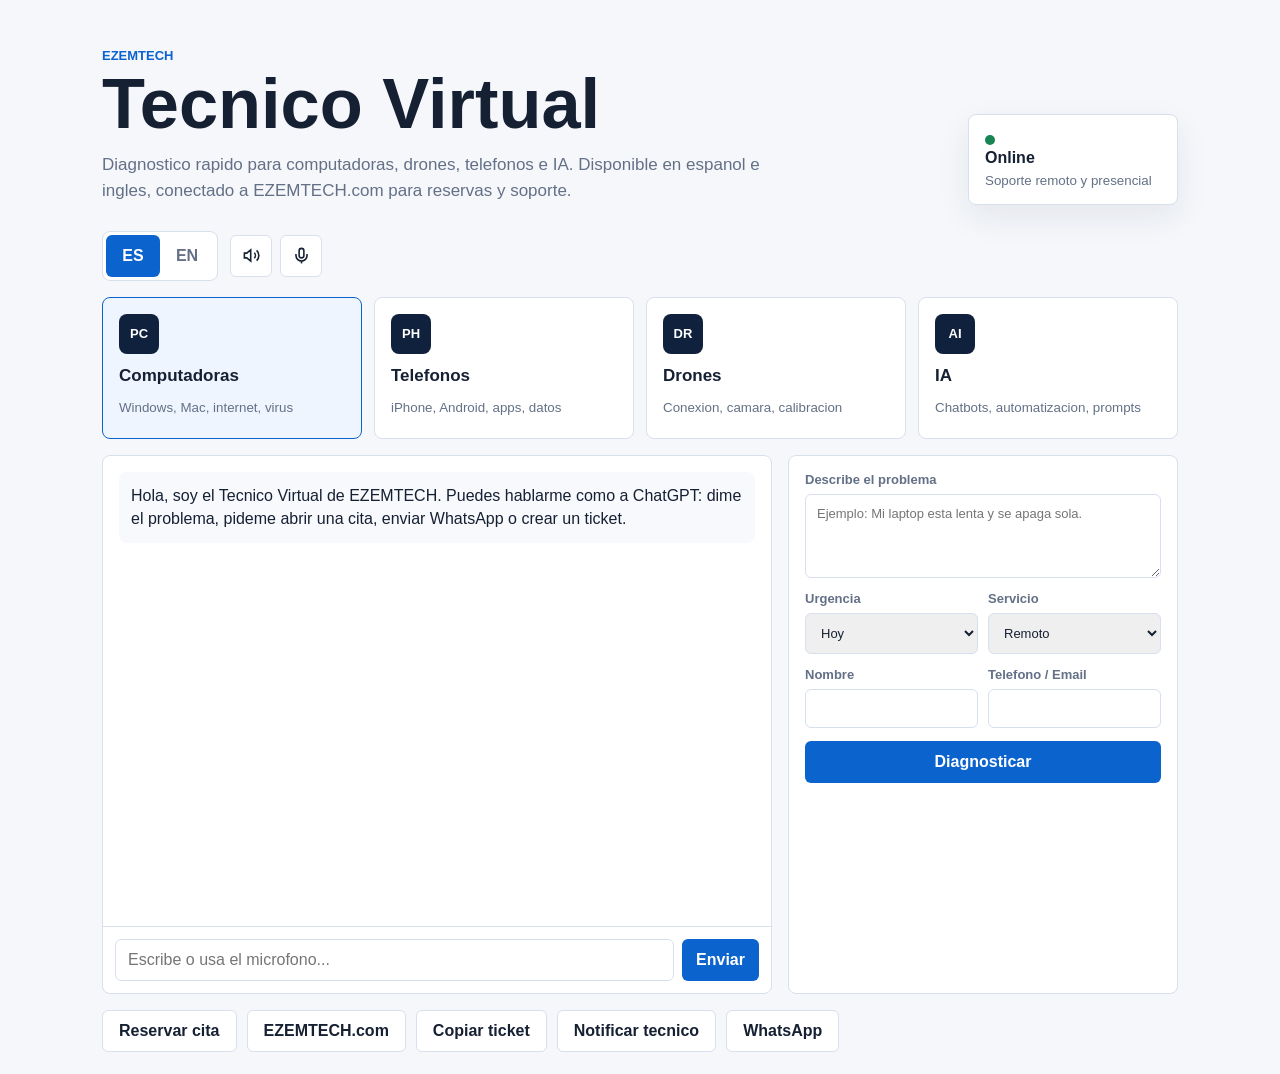
==== ezemtech-virtual-tech-app/index.html @ 33fa756d "Add conversational voice assistant mode" ====
<!doctype html>
<html lang="es">
  <head>
    <meta charset="utf-8" />
    <meta name="viewport" content="width=device-width, initial-scale=1" />
    <meta name="theme-color" content="#0b63ce" />
    <title>EZEMTECH Virtual Tech</title>
    <link rel="manifest" href="./manifest.webmanifest" />
    <link rel="stylesheet" href="./styles.css" />
  </head>
  <body>
    <main class="app-shell">
      <section class="hero">
        <div>
          <p class="eyebrow">EZEMTECH</p>
          <h1>Tecnico Virtual</h1>
          <p class="hero-copy">
            Diagnostico rapido para computadoras, drones, telefonos e IA. Disponible en
            espanol e ingles, conectado a EZEMTECH.com para reservas y soporte.
          </p>
        </div>
        <div class="status-card">
          <span class="status-dot"></span>
          <strong>Online</strong>
          <small>Soporte remoto y presencial</small>
        </div>
      </section>

      <section class="toolbar" aria-label="Controles">
        <div class="segmented" role="group" aria-label="Idioma">
          <button class="segment active" type="button" data-language="es">ES</button>
          <button class="segment" type="button" data-language="en">EN</button>
        </div>
        <div class="voice-tools" role="group" aria-label="Voz">
          <button class="icon-button" id="toggleVoice" type="button" aria-label="Activar voz" title="Activar voz" aria-pressed="false">
            <svg viewBox="0 0 24 24" aria-hidden="true" fill="none" stroke="currentColor" stroke-width="2">
              <path d="M11 5 6 9H3v6h3l5 4V5z"></path>
              <path d="M15.5 8.5a5 5 0 0 1 0 7"></path>
              <path d="M18.5 5.5a9 9 0 0 1 0 13"></path>
            </svg>
          </button>
          <button class="icon-button" id="dictateIssue" type="button" aria-label="Dictar problema" title="Dictar problema" aria-pressed="false">
            <svg viewBox="0 0 24 24" aria-hidden="true" fill="none" stroke="currentColor" stroke-width="2">
              <path d="M12 3a3 3 0 0 0-3 3v6a3 3 0 0 0 6 0V6a3 3 0 0 0-3-3z"></path>
              <path d="M19 10v2a7 7 0 0 1-14 0v-2"></path>
              <path d="M12 19v3"></path>
            </svg>
          </button>
        </div>
        <button class="install-button" type="button" hidden>Instalar app</button>
      </section>

      <section class="service-grid" aria-label="Categorias de soporte">
        <button class="service-card active" type="button" data-device="computers">
          <span>PC</span>
          <strong>Computadoras</strong>
          <small>Windows, Mac, internet, virus</small>
        </button>
        <button class="service-card" type="button" data-device="phones">
          <span>PH</span>
          <strong>Telefonos</strong>
          <small>iPhone, Android, apps, datos</small>
        </button>
        <button class="service-card" type="button" data-device="drones">
          <span>DR</span>
          <strong>Drones</strong>
          <small>Conexion, camara, calibracion</small>
        </button>
        <button class="service-card" type="button" data-device="ai">
          <span>AI</span>
          <strong>IA</strong>
          <small>Chatbots, automatizacion, prompts</small>
        </button>
      </section>

      <section class="diagnostic-panel">
        <div class="chat-column">
          <div class="conversation" id="conversation" aria-live="polite"></div>
          <form class="chat-composer" id="chatForm">
            <input id="chatInput" name="message" autocomplete="off" placeholder="Escribe o usa el microfono..." />
            <button class="composer-button" type="submit">Enviar</button>
          </form>
        </div>

        <form class="diagnostic-form" id="diagnosticForm">
          <label>
            <span id="issueLabel">Describe el problema</span>
            <textarea name="issue" rows="4" required placeholder="Ejemplo: Mi laptop esta lenta y se apaga sola."></textarea>
          </label>
          <div class="form-row">
            <label>
              <span id="urgencyLabel">Urgencia</span>
              <select name="urgency">
                <option value="today">Hoy</option>
                <option value="week">Esta semana</option>
                <option value="general">Consulta general</option>
              </select>
            </label>
            <label>
              <span id="serviceLabel">Servicio</span>
              <select name="service">
                <option value="remote">Remoto</option>
                <option value="onsite">Presencial</option>
                <option value="not-sure">No estoy seguro</option>
              </select>
            </label>
          </div>
          <div class="form-row">
            <label>
              <span>Nombre</span>
              <input name="name" autocomplete="name" />
            </label>
            <label>
              <span>Telefono / Email</span>
              <input name="contact" autocomplete="email" />
            </label>
          </div>
          <button class="primary-button" type="submit">Diagnosticar</button>
        </form>
      </section>

      <section class="actions">
        <a class="action-button" href="https://www.ezemtech.com/book-online" target="_blank" rel="noopener">Reservar cita</a>
        <a class="action-button" href="https://www.ezemtech.com/" target="_blank" rel="noopener">EZEMTECH.com</a>
        <button class="action-button" type="button" id="copyTicket">Copiar ticket</button>
      </section>
    </main>

    <script>
      window.EZEMTECH_VIRTUAL_TECH_CONFIG = {
        bookingUrl: "https://www.ezemtech.com/book-online",
        websiteUrl: "https://www.ezemtech.com/",
        whatsappNumber: "16468422766",
        webhookUrl: "",
        assistantWebhookUrl: "",
        technicianEmails: {
          computers: "ezemtech@gmail.com,listercampos@gmail.com,info@ezemtech.com,support@ezemtech.com,sales@ezemtech.com",
          phones: "ezemtech@gmail.com,listercampos@gmail.com,info@ezemtech.com,support@ezemtech.com,sales@ezemtech.com",
          drones: "ezemtech@gmail.com,listercampos@gmail.com,info@ezemtech.com,support@ezemtech.com,sales@ezemtech.com",
          ai: "ezemtech@gmail.com,listercampos@gmail.com,info@ezemtech.com,support@ezemtech.com,sales@ezemtech.com",
          network: "ezemtech@gmail.com,listercampos@gmail.com,info@ezemtech.com,support@ezemtech.com,sales@ezemtech.com",
          general: "ezemtech@gmail.com,listercampos@gmail.com,info@ezemtech.com,support@ezemtech.com,sales@ezemtech.com"
        }
      };
    </script>
    <script src="./app.js"></script>
  </body>
</html>
---- ezemtech-virtual-tech-app/styles.css ----
:root {
  color-scheme: light;
  --blue: #0b63ce;
  --blue-dark: #084d9f;
  --ink: #162033;
  --muted: #637086;
  --line: #d7e0ec;
  --soft: #eef5ff;
  --panel: #ffffff;
  --page: #f5f7fb;
  --success: #188451;
}

* {
  box-sizing: border-box;
}

body {
  margin: 0;
  min-height: 100vh;
  background: var(--page);
  color: var(--ink);
  font-family: Arial, Helvetica, sans-serif;
}

button,
input,
select,
textarea {
  font: inherit;
}

.app-shell {
  width: min(1120px, 100%);
  margin: 0 auto;
  padding: 22px;
}

.hero {
  display: grid;
  grid-template-columns: 1fr auto;
  gap: 18px;
  align-items: end;
  padding: 26px 0 18px;
}

.eyebrow {
  margin: 0 0 8px;
  color: var(--blue);
  font-size: 13px;
  font-weight: 800;
  letter-spacing: 0;
}

h1 {
  margin: 0;
  font-size: clamp(2.3rem, 6vw, 4.4rem);
  line-height: 0.95;
  letter-spacing: 0;
}

.hero-copy {
  max-width: 680px;
  margin: 14px 0 0;
  color: var(--muted);
  font-size: 17px;
  line-height: 1.55;
}

.status-card {
  min-width: 210px;
  padding: 16px;
  border: 1px solid var(--line);
  border-radius: 8px;
  background: var(--panel);
  box-shadow: 0 12px 32px rgba(22, 32, 51, 0.08);
}

.status-dot {
  display: inline-block;
  width: 10px;
  height: 10px;
  margin-right: 8px;
  border-radius: 50%;
  background: var(--success);
}

.status-card strong,
.status-card small {
  display: block;
}

.status-card small {
  margin-top: 6px;
  color: var(--muted);
}

.toolbar {
  display: flex;
  align-items: center;
  gap: 12px;
  margin: 8px 0 16px;
}

.segmented {
  display: inline-flex;
  padding: 3px;
  border: 1px solid var(--line);
  border-radius: 8px;
  background: var(--panel);
}

.segment,
.icon-button,
.install-button,
.primary-button,
.action-button {
  min-height: 42px;
  border: 0;
  border-radius: 6px;
  cursor: pointer;
  font-weight: 800;
}

.voice-tools {
  display: inline-flex;
  gap: 8px;
}

.icon-button {
  display: grid;
  place-items: center;
  width: 42px;
  padding: 0;
  border: 1px solid var(--line);
  background: var(--panel);
  color: var(--ink);
}

.icon-button svg {
  width: 19px;
  height: 19px;
}

.icon-button.active {
  border-color: var(--blue);
  background: var(--blue);
  color: #fff;
}

.segment {
  min-width: 54px;
  padding: 0 12px;
  background: transparent;
  color: var(--muted);
}

.segment.active,
.install-button,
.primary-button {
  background: var(--blue);
  color: #fff;
}

.install-button,
.primary-button,
.action-button {
  padding: 0 16px;
}

.install-button {
  margin-left: auto;
}

.install-button:hover,
.primary-button:hover {
  background: var(--blue-dark);
}

.service-grid {
  display: grid;
  grid-template-columns: repeat(4, minmax(0, 1fr));
  gap: 12px;
  margin-bottom: 16px;
}

.service-card {
  display: grid;
  gap: 8px;
  min-height: 142px;
  padding: 16px;
  border: 1px solid var(--line);
  border-radius: 8px;
  background: var(--panel);
  color: var(--ink);
  text-align: left;
}

.service-card.active {
  border-color: var(--blue);
  background: var(--soft);
}

.service-card span {
  display: grid;
  place-items: center;
  width: 40px;
  height: 40px;
  border-radius: 8px;
  background: #10213d;
  color: #fff;
  font-size: 13px;
  font-weight: 800;
}

.service-card strong {
  font-size: 17px;
}

.service-card small {
  color: var(--muted);
  line-height: 1.35;
}

.diagnostic-panel {
  display: grid;
  grid-template-columns: minmax(0, 1fr) 390px;
  gap: 16px;
}

.chat-column,
.diagnostic-form {
  border: 1px solid var(--line);
  border-radius: 8px;
  background: var(--panel);
}

.chat-column {
  display: grid;
  grid-template-rows: minmax(360px, 1fr) auto;
  overflow: hidden;
}

.conversation {
  min-height: 470px;
  padding: 16px;
  overflow: auto;
}

.message {
  max-width: 820px;
  margin: 0 0 12px;
  padding: 12px;
  border-radius: 8px;
  background: #f7f9fc;
  line-height: 1.48;
}

.message.user {
  margin-left: auto;
  background: var(--blue);
  color: #fff;
}

.message strong {
  display: block;
  margin-bottom: 5px;
}

.chat-composer {
  display: grid;
  grid-template-columns: minmax(0, 1fr) auto;
  gap: 8px;
  padding: 12px;
  border-top: 1px solid var(--line);
}

.chat-composer input {
  width: 100%;
  min-height: 42px;
  border: 1px solid var(--line);
  border-radius: 6px;
  padding: 0 12px;
  color: var(--ink);
}

.composer-button {
  min-height: 42px;
  border: 0;
  border-radius: 6px;
  padding: 0 14px;
  background: var(--blue);
  color: #fff;
  cursor: pointer;
  font-weight: 800;
}

.diagnostic-form {
  display: grid;
  gap: 13px;
  align-content: start;
  padding: 16px;
}

.diagnostic-form label {
  display: grid;
  gap: 7px;
  color: var(--muted);
  font-size: 13px;
  font-weight: 800;
}

.diagnostic-form input,
.diagnostic-form select,
.diagnostic-form textarea {
  width: 100%;
  border: 1px solid var(--line);
  border-radius: 6px;
  padding: 11px;
  color: var(--ink);
  font-weight: 400;
}

.diagnostic-form textarea {
  resize: vertical;
}

.form-row {
  display: grid;
  grid-template-columns: 1fr 1fr;
  gap: 10px;
}

.actions {
  display: flex;
  flex-wrap: wrap;
  gap: 10px;
  margin: 16px 0 0;
}

.action-button {
  display: inline-grid;
  place-items: center;
  border: 1px solid var(--line);
  background: var(--panel);
  color: var(--ink);
  text-decoration: none;
}

.action-button:hover {
  border-color: var(--blue);
  background: var(--soft);
}

@media (max-width: 860px) {
  .hero,
  .diagnostic-panel {
    grid-template-columns: 1fr;
  }

  .service-grid {
    grid-template-columns: repeat(2, minmax(0, 1fr));
  }
}

@media (max-width: 520px) {
  .app-shell {
    padding: 14px;
  }

  .toolbar,
  .form-row,
  .chat-composer {
    grid-template-columns: 1fr;
  }

  .toolbar {
    display: grid;
  }

  .segmented {
    width: 100%;
  }

  .voice-tools {
    width: 100%;
  }

  .icon-button {
    flex: 1;
  }

  .segment {
    flex: 1;
  }

  .service-grid {
    grid-template-columns: 1fr;
  }
}
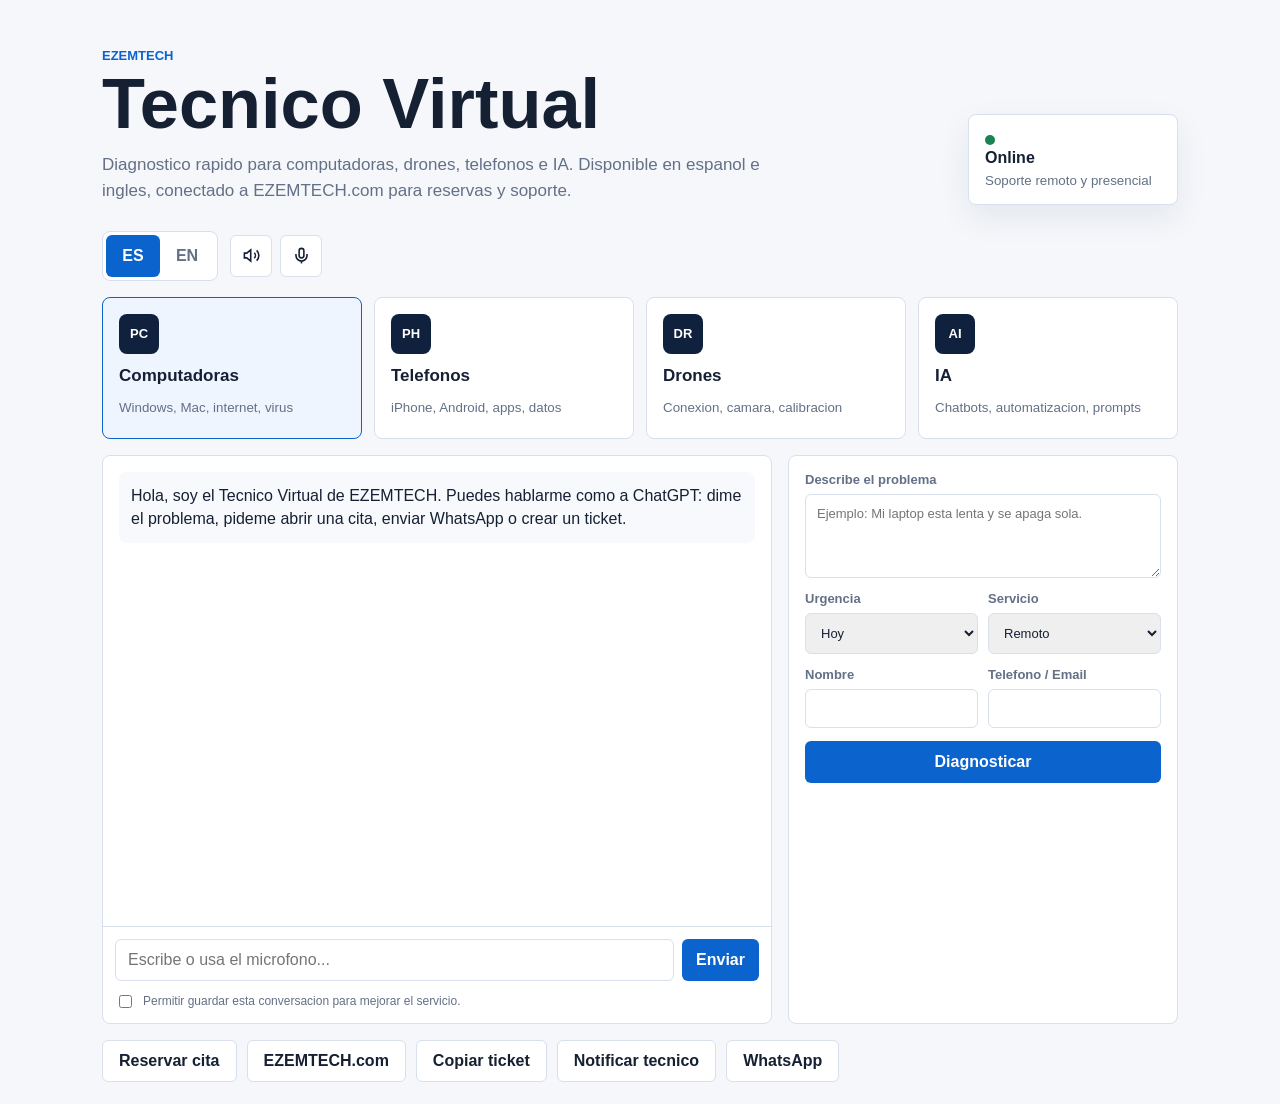
==== commit 8a1df0be: "Add secure internet learning hooks" ====
--- a/ezemtech-virtual-tech-app/index.html
+++ b/ezemtech-virtual-tech-app/index.html
@@ -4,6 +4,11 @@
     <meta charset="utf-8" />
     <meta name="viewport" content="width=device-width, initial-scale=1" />
     <meta name="theme-color" content="#0b63ce" />
+    <meta name="referrer" content="strict-origin-when-cross-origin" />
+    <meta
+      http-equiv="Content-Security-Policy"
+      content="default-src 'self'; connect-src 'self' https:; img-src 'self' data:; style-src 'self'; script-src 'self'; object-src 'none'; base-uri 'self'; form-action 'self'"
+    />
     <title>EZEMTECH Virtual Tech</title>
     <link rel="manifest" href="./manifest.webmanifest" />
     <link rel="stylesheet" href="./styles.css" />
@@ -80,6 +85,10 @@
             <input id="chatInput" name="message" autocomplete="off" placeholder="Escribe o usa el microfono..." />
             <button class="composer-button" type="submit">Enviar</button>
           </form>
+          <label class="learning-consent">
+            <input id="learningConsent" type="checkbox" />
+            <span id="learningConsentText">Permitir guardar esta conversacion para mejorar el servicio.</span>
+          </label>
         </div>
 
         <form class="diagnostic-form" id="diagnosticForm">
@@ -126,23 +135,7 @@
       </section>
     </main>
 
-    <script>
-      window.EZEMTECH_VIRTUAL_TECH_CONFIG = {
-        bookingUrl: "https://www.ezemtech.com/book-online",
-        websiteUrl: "https://www.ezemtech.com/",
-        whatsappNumber: "16468422766",
-        webhookUrl: "",
-        assistantWebhookUrl: "",
-        technicianEmails: {
-          computers: "ezemtech@gmail.com,listercampos@gmail.com,info@ezemtech.com,support@ezemtech.com,sales@ezemtech.com",
-          phones: "ezemtech@gmail.com,listercampos@gmail.com,info@ezemtech.com,support@ezemtech.com,sales@ezemtech.com",
-          drones: "ezemtech@gmail.com,listercampos@gmail.com,info@ezemtech.com,support@ezemtech.com,sales@ezemtech.com",
-          ai: "ezemtech@gmail.com,listercampos@gmail.com,info@ezemtech.com,support@ezemtech.com,sales@ezemtech.com",
-          network: "ezemtech@gmail.com,listercampos@gmail.com,info@ezemtech.com,support@ezemtech.com,sales@ezemtech.com",
-          general: "ezemtech@gmail.com,listercampos@gmail.com,info@ezemtech.com,support@ezemtech.com,sales@ezemtech.com"
-        }
-      };
-    </script>
+    <script src="./config.js"></script>
     <script src="./app.js"></script>
   </body>
 </html>
--- a/ezemtech-virtual-tech-app/styles.css
+++ b/ezemtech-virtual-tech-app/styles.css
@@ -267,6 +267,10 @@
   margin-bottom: 5px;
 }
 
+.ticket-text {
+  white-space: pre-wrap;
+}
+
 .chat-composer {
   display: grid;
   grid-template-columns: minmax(0, 1fr) auto;
@@ -295,6 +299,21 @@
   font-weight: 800;
 }
 
+.learning-consent {
+  display: flex;
+  align-items: flex-start;
+  gap: 8px;
+  padding: 0 12px 12px;
+  color: var(--muted);
+  font-size: 12px;
+  line-height: 1.35;
+}
+
+.learning-consent input {
+  margin-top: 2px;
+  flex: 0 0 auto;
+}
+
 .diagnostic-form {
   display: grid;
   gap: 13px;
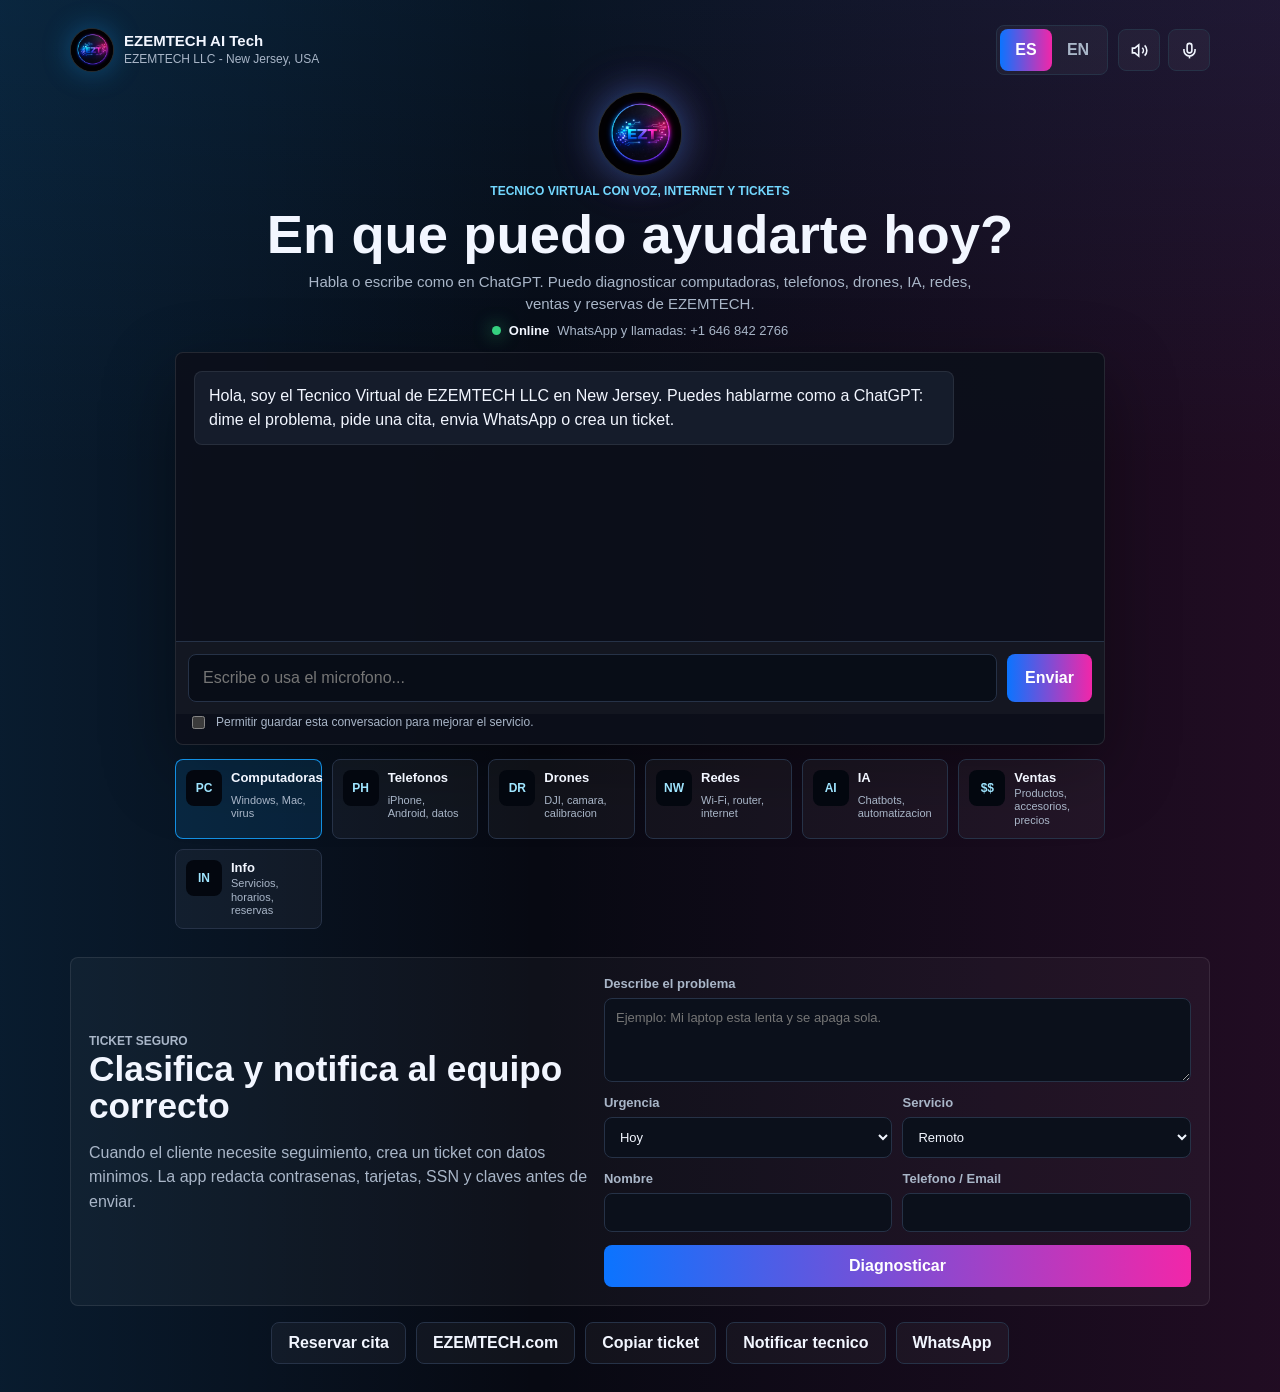
==== commit e6dd0d4d: "Audit and finish EZEMTECH AI support agent" ====
--- a/ezemtech-virtual-tech-app/index.html
+++ b/ezemtech-virtual-tech-app/index.html
@@ -3,82 +3,68 @@
   <head>
     <meta charset="utf-8" />
     <meta name="viewport" content="width=device-width, initial-scale=1" />
-    <meta name="theme-color" content="#0b63ce" />
+    <meta name="theme-color" content="#070912" />
     <meta name="referrer" content="strict-origin-when-cross-origin" />
     <meta
       http-equiv="Content-Security-Policy"
       content="default-src 'self'; connect-src 'self' https:; img-src 'self' data:; style-src 'self'; script-src 'self'; object-src 'none'; base-uri 'self'; form-action 'self'"
     />
-    <title>EZEMTECH Virtual Tech</title>
+    <title>EZEMTECH AI Tech</title>
     <link rel="manifest" href="./manifest.webmanifest" />
-    <link rel="stylesheet" href="./styles.css" />
+    <link rel="stylesheet" href="./styles.css?v=20260525-2" />
   </head>
   <body>
     <main class="app-shell">
-      <section class="hero">
-        <div>
-          <p class="eyebrow">EZEMTECH</p>
-          <h1>Tecnico Virtual</h1>
+      <header class="topbar">
+        <a class="brand-chip" href="https://www.ezemtech.com/" target="_blank" rel="noopener" aria-label="Abrir EZEMTECH.com">
+          <img src="./assets/ezemtech-ezt-logo.png" alt="EZEMTECH" />
+          <span>
+            <strong>EZEMTECH AI Tech</strong>
+            <small>EZEMTECH LLC - New Jersey, USA</small>
+          </span>
+        </a>
+
+        <section class="toolbar" aria-label="Controles">
+          <div class="segmented" role="group" aria-label="Idioma">
+            <button class="segment active" type="button" data-language="es">ES</button>
+            <button class="segment" type="button" data-language="en">EN</button>
+          </div>
+          <div class="voice-tools" role="group" aria-label="Voz">
+            <button class="icon-button" id="toggleVoice" type="button" aria-label="Activar voz" title="Activar voz" aria-pressed="false">
+              <svg viewBox="0 0 24 24" aria-hidden="true" fill="none" stroke="currentColor" stroke-width="2">
+                <path d="M11 5 6 9H3v6h3l5 4V5z"></path>
+                <path d="M15.5 8.5a5 5 0 0 1 0 7"></path>
+                <path d="M18.5 5.5a9 9 0 0 1 0 13"></path>
+              </svg>
+            </button>
+            <button class="icon-button" id="dictateIssue" type="button" aria-label="Dictar problema" title="Dictar problema" aria-pressed="false">
+              <svg viewBox="0 0 24 24" aria-hidden="true" fill="none" stroke="currentColor" stroke-width="2">
+                <path d="M12 3a3 3 0 0 0-3 3v6a3 3 0 0 0 6 0V6a3 3 0 0 0-3-3z"></path>
+                <path d="M19 10v2a7 7 0 0 1-14 0v-2"></path>
+                <path d="M12 19v3"></path>
+              </svg>
+            </button>
+          </div>
+          <button class="install-button" type="button" hidden>Instalar app</button>
+        </section>
+      </header>
+
+      <section class="chat-stage" aria-label="Tecnico virtual EZEMTECH">
+        <div class="welcome-lockup">
+          <img class="welcome-logo" src="./assets/ezemtech-ezt-logo.png" alt="Logo EZEMTECH" />
+          <p class="eyebrow">Tecnico virtual con voz, internet y tickets</p>
+          <h1>En que puedo ayudarte hoy?</h1>
           <p class="hero-copy">
-            Diagnostico rapido para computadoras, drones, telefonos e IA. Disponible en
-            espanol e ingles, conectado a EZEMTECH.com para reservas y soporte.
+            Habla o escribe como en ChatGPT. Puedo diagnosticar computadoras, telefonos,
+            drones, IA, redes, ventas y reservas de EZEMTECH.
           </p>
+          <div class="status-line" aria-label="Estado">
+            <span class="status-dot"></span>
+            <strong>Online</strong>
+            <span>WhatsApp y llamadas: +1 646 842 2766</span>
+          </div>
         </div>
-        <div class="status-card">
-          <span class="status-dot"></span>
-          <strong>Online</strong>
-          <small>Soporte remoto y presencial</small>
-        </div>
-      </section>
 
-      <section class="toolbar" aria-label="Controles">
-        <div class="segmented" role="group" aria-label="Idioma">
-          <button class="segment active" type="button" data-language="es">ES</button>
-          <button class="segment" type="button" data-language="en">EN</button>
-        </div>
-        <div class="voice-tools" role="group" aria-label="Voz">
-          <button class="icon-button" id="toggleVoice" type="button" aria-label="Activar voz" title="Activar voz" aria-pressed="false">
-            <svg viewBox="0 0 24 24" aria-hidden="true" fill="none" stroke="currentColor" stroke-width="2">
-              <path d="M11 5 6 9H3v6h3l5 4V5z"></path>
-              <path d="M15.5 8.5a5 5 0 0 1 0 7"></path>
-              <path d="M18.5 5.5a9 9 0 0 1 0 13"></path>
-            </svg>
-          </button>
-          <button class="icon-button" id="dictateIssue" type="button" aria-label="Dictar problema" title="Dictar problema" aria-pressed="false">
-            <svg viewBox="0 0 24 24" aria-hidden="true" fill="none" stroke="currentColor" stroke-width="2">
-              <path d="M12 3a3 3 0 0 0-3 3v6a3 3 0 0 0 6 0V6a3 3 0 0 0-3-3z"></path>
-              <path d="M19 10v2a7 7 0 0 1-14 0v-2"></path>
-              <path d="M12 19v3"></path>
-            </svg>
-          </button>
-        </div>
-        <button class="install-button" type="button" hidden>Instalar app</button>
-      </section>
-
-      <section class="service-grid" aria-label="Categorias de soporte">
-        <button class="service-card active" type="button" data-device="computers">
-          <span>PC</span>
-          <strong>Computadoras</strong>
-          <small>Windows, Mac, internet, virus</small>
-        </button>
-        <button class="service-card" type="button" data-device="phones">
-          <span>PH</span>
-          <strong>Telefonos</strong>
-          <small>iPhone, Android, apps, datos</small>
-        </button>
-        <button class="service-card" type="button" data-device="drones">
-          <span>DR</span>
-          <strong>Drones</strong>
-          <small>Conexion, camara, calibracion</small>
-        </button>
-        <button class="service-card" type="button" data-device="ai">
-          <span>AI</span>
-          <strong>IA</strong>
-          <small>Chatbots, automatizacion, prompts</small>
-        </button>
-      </section>
-
-      <section class="diagnostic-panel">
         <div class="chat-column">
           <div class="conversation" id="conversation" aria-live="polite"></div>
           <form class="chat-composer" id="chatForm">
@@ -89,6 +75,55 @@
             <input id="learningConsent" type="checkbox" />
             <span id="learningConsentText">Permitir guardar esta conversacion para mejorar el servicio.</span>
           </label>
+        </div>
+
+        <section class="service-grid" aria-label="Categorias de soporte">
+          <button class="service-card active" type="button" data-device="computers">
+            <span>PC</span>
+            <strong>Computadoras</strong>
+            <small>Windows, Mac, virus</small>
+          </button>
+          <button class="service-card" type="button" data-device="phones">
+            <span>PH</span>
+            <strong>Telefonos</strong>
+            <small>iPhone, Android, datos</small>
+          </button>
+          <button class="service-card" type="button" data-device="drones">
+            <span>DR</span>
+            <strong>Drones</strong>
+            <small>DJI, camara, calibracion</small>
+          </button>
+          <button class="service-card" type="button" data-device="network">
+            <span>NW</span>
+            <strong>Redes</strong>
+            <small>Wi-Fi, router, internet</small>
+          </button>
+          <button class="service-card" type="button" data-device="ai">
+            <span>AI</span>
+            <strong>IA</strong>
+            <small>Chatbots, automatizacion</small>
+          </button>
+          <button class="service-card" type="button" data-device="sales">
+            <span>$$</span>
+            <strong>Ventas</strong>
+            <small>Productos, accesorios, precios</small>
+          </button>
+          <button class="service-card" type="button" data-device="information">
+            <span>IN</span>
+            <strong>Info</strong>
+            <small>Servicios, horarios, reservas</small>
+          </button>
+        </section>
+      </section>
+
+      <section class="ticket-area" aria-label="Crear ticket para tecnicos">
+        <div class="ticket-copy">
+          <p class="eyebrow">Ticket seguro</p>
+          <h2>Clasifica y notifica al equipo correcto</h2>
+          <p>
+            Cuando el cliente necesite seguimiento, crea un ticket con datos minimos.
+            La app redacta contrasenas, tarjetas, SSN y claves antes de enviar.
+          </p>
         </div>
 
         <form class="diagnostic-form" id="diagnosticForm">
@@ -135,7 +170,7 @@
       </section>
     </main>
 
-    <script src="./config.js"></script>
-    <script src="./app.js"></script>
+    <script src="./config.js?v=20260525-2"></script>
+    <script src="./app.js?v=20260525-2"></script>
   </body>
 </html>
--- a/ezemtech-virtual-tech-app/styles.css
+++ b/ezemtech-virtual-tech-app/styles.css
@@ -1,14 +1,17 @@
 :root {
-  color-scheme: light;
-  --blue: #0b63ce;
-  --blue-dark: #084d9f;
-  --ink: #162033;
-  --muted: #637086;
-  --line: #d7e0ec;
-  --soft: #eef5ff;
-  --panel: #ffffff;
-  --page: #f5f7fb;
-  --success: #188451;
+  color-scheme: dark;
+  --blue: #16a3ff;
+  --blue-strong: #0b74ff;
+  --pink: #f226a9;
+  --green: #35d07f;
+  --ink: #f2f6ff;
+  --muted: #a9b6c8;
+  --line: #263247;
+  --panel: #101622;
+  --panel-2: #0b101b;
+  --panel-3: #151c2b;
+  --page: #070912;
+  --shadow: 0 24px 70px rgba(0, 0, 0, 0.34);
 }
 
 * {
@@ -18,7 +21,10 @@
 body {
   margin: 0;
   min-height: 100vh;
-  background: var(--page);
+  background:
+    linear-gradient(180deg, rgba(22, 163, 255, 0.08), transparent 34%),
+    linear-gradient(90deg, rgba(22, 163, 255, 0.12), transparent 42%, rgba(242, 38, 169, 0.11)),
+    var(--page);
   color: var(--ink);
   font-family: Arial, Helvetica, sans-serif;
 }
@@ -30,76 +36,65 @@
   font: inherit;
 }
 
+button {
+  color: inherit;
+}
+
 .app-shell {
-  width: min(1120px, 100%);
+  width: min(1180px, 100%);
+  min-height: 100vh;
   margin: 0 auto;
-  padding: 22px;
-}
-
-.hero {
-  display: grid;
-  grid-template-columns: 1fr auto;
-  gap: 18px;
-  align-items: end;
-  padding: 26px 0 18px;
-}
-
-.eyebrow {
-  margin: 0 0 8px;
-  color: var(--blue);
-  font-size: 13px;
-  font-weight: 800;
-  letter-spacing: 0;
-}
-
-h1 {
-  margin: 0;
-  font-size: clamp(2.3rem, 6vw, 4.4rem);
-  line-height: 0.95;
-  letter-spacing: 0;
-}
-
-.hero-copy {
-  max-width: 680px;
-  margin: 14px 0 0;
-  color: var(--muted);
-  font-size: 17px;
-  line-height: 1.55;
-}
-
-.status-card {
-  min-width: 210px;
-  padding: 16px;
-  border: 1px solid var(--line);
-  border-radius: 8px;
-  background: var(--panel);
-  box-shadow: 0 12px 32px rgba(22, 32, 51, 0.08);
-}
-
-.status-dot {
-  display: inline-block;
-  width: 10px;
-  height: 10px;
-  margin-right: 8px;
+  padding: 18px 20px 28px;
+}
+
+.topbar {
+  display: flex;
+  align-items: center;
+  justify-content: space-between;
+  gap: 14px;
+  min-height: 64px;
+}
+
+.brand-chip {
+  display: inline-flex;
+  align-items: center;
+  gap: 10px;
+  min-width: 0;
+  color: var(--ink);
+  text-decoration: none;
+}
+
+.brand-chip img {
+  width: 44px;
+  height: 44px;
+  border: 1px solid rgba(255, 255, 255, 0.16);
   border-radius: 50%;
-  background: var(--success);
-}
-
-.status-card strong,
-.status-card small {
-  display: block;
-}
-
-.status-card small {
-  margin-top: 6px;
-  color: var(--muted);
+  object-fit: cover;
+  background: #000;
+  box-shadow: 0 0 28px rgba(22, 163, 255, 0.35);
+}
+
+.brand-chip span {
+  display: grid;
+  gap: 2px;
+  min-width: 0;
+}
+
+.brand-chip strong {
+  font-size: 15px;
+  line-height: 1.1;
+}
+
+.brand-chip small {
+  color: var(--muted);
+  font-size: 12px;
+  line-height: 1.25;
 }
 
 .toolbar {
   display: flex;
   align-items: center;
-  gap: 12px;
-  margin: 8px 0 16px;
+  gap: 10px;
 }
 
 .segmented {
@@ -107,7 +102,7 @@
   padding: 3px;
   border: 1px solid var(--line);
   border-radius: 8px;
-  background: var(--panel);
+  background: rgba(255, 255, 255, 0.04);
 }
 
 .segment,
@@ -117,7 +112,7 @@
 .action-button {
   min-height: 42px;
   border: 0;
-  border-radius: 6px;
+  border-radius: 8px;
   cursor: pointer;
   font-weight: 800;
 }
@@ -133,7 +128,7 @@
   width: 42px;
   padding: 0;
   border: 1px solid var(--line);
-  background: var(--panel);
+  background: rgba(255, 255, 255, 0.04);
   color: var(--ink);
 }
 
@@ -142,14 +137,20 @@
   height: 19px;
 }
 
+.icon-button:hover,
+.action-button:hover {
+  border-color: rgba(22, 163, 255, 0.8);
+  background: rgba(22, 163, 255, 0.12);
+}
+
 .icon-button.active {
   border-color: var(--blue);
-  background: var(--blue);
+  background: var(--blue-strong);
   color: #fff;
 }
 
 .segment {
-  min-width: 54px;
+  min-width: 52px;
   padding: 0 12px;
   background: transparent;
   color: var(--muted);
@@ -158,7 +159,7 @@
 .segment.active,
 .install-button,
 .primary-button {
-  background: var(--blue);
+  background: linear-gradient(90deg, var(--blue-strong), var(--pink));
   color: #fff;
 }
 
@@ -168,97 +169,119 @@
   padding: 0 16px;
 }
 
-.install-button {
-  margin-left: auto;
-}
-
-.install-button:hover,
-.primary-button:hover {
-  background: var(--blue-dark);
-}
-
-.service-grid {
-  display: grid;
-  grid-template-columns: repeat(4, minmax(0, 1fr));
-  gap: 12px;
-  margin-bottom: 16px;
-}
-
-.service-card {
-  display: grid;
+.chat-stage {
+  width: min(930px, 100%);
+  margin: 10px auto 0;
+}
+
+.welcome-lockup {
+  display: grid;
+  justify-items: center;
   gap: 8px;
-  min-height: 142px;
-  padding: 16px;
-  border: 1px solid var(--line);
-  border-radius: 8px;
-  background: var(--panel);
-  color: var(--ink);
-  text-align: left;
-}
-
-.service-card.active {
-  border-color: var(--blue);
-  background: var(--soft);
-}
-
-.service-card span {
-  display: grid;
-  place-items: center;
-  width: 40px;
-  height: 40px;
-  border-radius: 8px;
-  background: #10213d;
-  color: #fff;
+  text-align: center;
+}
+
+.welcome-logo {
+  width: 84px;
+  height: 84px;
+  border: 1px solid rgba(255, 255, 255, 0.16);
+  border-radius: 50%;
+  object-fit: cover;
+  background: #000;
+  box-shadow:
+    0 0 34px rgba(22, 163, 255, 0.38),
+    0 0 52px rgba(242, 38, 169, 0.24);
+}
+
+.eyebrow {
+  margin: 0;
+  color: #73d8ff;
+  font-size: 12px;
+  font-weight: 800;
+  letter-spacing: 0;
+  text-transform: uppercase;
+}
+
+h1,
+h2 {
+  margin: 0;
+  line-height: 1.05;
+  letter-spacing: 0;
+}
+
+h1 {
+  font-size: clamp(2rem, 5vw, 3.4rem);
+}
+
+h2 {
+  font-size: clamp(1.35rem, 3vw, 2.2rem);
+}
+
+.hero-copy {
+  max-width: 680px;
+  margin: 0;
+  color: var(--muted);
+  font-size: 15px;
+  line-height: 1.45;
+}
+
+.status-line {
+  display: flex;
+  flex-wrap: wrap;
+  justify-content: center;
+  gap: 8px;
+  align-items: center;
+  color: var(--muted);
   font-size: 13px;
-  font-weight: 800;
-}
-
-.service-card strong {
-  font-size: 17px;
-}
-
-.service-card small {
-  color: var(--muted);
-  line-height: 1.35;
-}
-
-.diagnostic-panel {
-  display: grid;
-  grid-template-columns: minmax(0, 1fr) 390px;
-  gap: 16px;
-}
-
-.chat-column,
-.diagnostic-form {
-  border: 1px solid var(--line);
-  border-radius: 8px;
-  background: var(--panel);
+}
+
+.status-dot {
+  display: inline-block;
+  width: 9px;
+  height: 9px;
+  border-radius: 50%;
+  background: var(--green);
+  box-shadow: 0 0 18px rgba(53, 208, 127, 0.8);
+}
+
+.status-line strong {
+  color: var(--ink);
 }
 
 .chat-column {
   display: grid;
-  grid-template-rows: minmax(360px, 1fr) auto;
+  grid-template-rows: minmax(210px, 32vh) auto auto;
+  width: 100%;
+  margin-top: 14px;
   overflow: hidden;
+  border: 1px solid rgba(255, 255, 255, 0.1);
+  border-radius: 8px;
+  background: rgba(12, 16, 27, 0.92);
+  box-shadow: var(--shadow);
 }
 
 .conversation {
-  min-height: 470px;
-  padding: 16px;
+  min-height: 210px;
+  padding: 18px;
   overflow: auto;
 }
 
 .message {
-  max-width: 820px;
+  max-width: 760px;
   margin: 0 0 12px;
-  padding: 12px;
-  border-radius: 8px;
-  background: #f7f9fc;
-  line-height: 1.48;
+  padding: 12px 14px;
+  border: 1px solid rgba(255, 255, 255, 0.08);
+  border-radius: 8px;
+  background: var(--panel-3);
+  color: var(--ink);
+  line-height: 1.5;
+  white-space: pre-wrap;
 }
 
 .message.user {
   margin-left: auto;
-  background: var(--blue);
+  border-color: rgba(22, 163, 255, 0.45);
+  background: linear-gradient(135deg, rgba(11, 116, 255, 0.95), rgba(242, 38, 169, 0.82));
   color: #fff;
 }
 
@@ -274,26 +297,37 @@
 .chat-composer {
   display: grid;
   grid-template-columns: minmax(0, 1fr) auto;
-  gap: 8px;
+  gap: 10px;
   padding: 12px;
   border-top: 1px solid var(--line);
+  background: rgba(255, 255, 255, 0.03);
 }
 
 .chat-composer input {
   width: 100%;
-  min-height: 42px;
+  min-height: 48px;
   border: 1px solid var(--line);
-  border-radius: 6px;
-  padding: 0 12px;
-  color: var(--ink);
+  border-radius: 8px;
+  padding: 0 14px;
+  background: #080d17;
+  color: var(--ink);
+  outline: none;
+}
+
+.chat-composer input:focus,
+.diagnostic-form input:focus,
+.diagnostic-form select:focus,
+.diagnostic-form textarea:focus {
+  border-color: var(--blue);
+  box-shadow: 0 0 0 3px rgba(22, 163, 255, 0.18);
 }
 
 .composer-button {
-  min-height: 42px;
+  min-height: 48px;
   border: 0;
-  border-radius: 6px;
-  padding: 0 14px;
-  background: var(--blue);
+  border-radius: 8px;
+  padding: 0 18px;
+  background: linear-gradient(90deg, var(--blue-strong), var(--pink));
   color: #fff;
   cursor: pointer;
   font-weight: 800;
@@ -314,11 +348,86 @@
   flex: 0 0 auto;
 }
 
+.service-grid {
+  display: grid;
+  grid-template-columns: repeat(auto-fit, minmax(132px, 1fr));
+  gap: 10px;
+  margin: 14px 0 0;
+}
+
+.service-card {
+  display: grid;
+  grid-template-columns: auto minmax(0, 1fr);
+  grid-template-areas:
+    "icon title"
+    "icon copy";
+  column-gap: 9px;
+  row-gap: 2px;
+  min-height: 74px;
+  padding: 10px;
+  border: 1px solid var(--line);
+  border-radius: 8px;
+  background: rgba(255, 255, 255, 0.04);
+  color: var(--ink);
+  text-align: left;
+}
+
+.service-card.active {
+  border-color: rgba(22, 163, 255, 0.85);
+  background: rgba(22, 163, 255, 0.13);
+}
+
+.service-card span {
+  grid-area: icon;
+  display: grid;
+  place-items: center;
+  width: 36px;
+  height: 36px;
+  border-radius: 8px;
+  background: #03070f;
+  color: #9fe5ff;
+  font-size: 12px;
+  font-weight: 800;
+}
+
+.service-card strong {
+  grid-area: title;
+  min-width: 0;
+  font-size: 13px;
+}
+
+.service-card small {
+  grid-area: copy;
+  min-width: 0;
+  color: var(--muted);
+  font-size: 11px;
+  line-height: 1.25;
+}
+
+.ticket-area {
+  display: grid;
+  grid-template-columns: minmax(0, 0.85fr) minmax(360px, 1fr);
+  gap: 16px;
+  margin: 28px auto 0;
+  padding: 18px;
+  border: 1px solid rgba(255, 255, 255, 0.09);
+  border-radius: 8px;
+  background: rgba(255, 255, 255, 0.035);
+}
+
+.ticket-copy {
+  align-self: center;
+}
+
+.ticket-copy p {
+  color: var(--muted);
+  line-height: 1.55;
+}
+
 .diagnostic-form {
   display: grid;
   gap: 13px;
   align-content: start;
-  padding: 16px;
 }
 
 .diagnostic-form label {
@@ -334,10 +443,12 @@
 .diagnostic-form textarea {
   width: 100%;
   border: 1px solid var(--line);
-  border-radius: 6px;
+  border-radius: 8px;
   padding: 11px;
+  background: var(--panel-2);
   color: var(--ink);
   font-weight: 400;
+  outline: none;
 }
 
 .diagnostic-form textarea {
@@ -348,11 +459,18 @@
   display: grid;
   grid-template-columns: 1fr 1fr;
   gap: 10px;
+}
+
+.primary-button:hover,
+.composer-button:hover,
+.install-button:hover {
+  filter: brightness(1.08);
 }
 
 .actions {
   display: flex;
   flex-wrap: wrap;
+  justify-content: center;
   gap: 10px;
   margin: 16px 0 0;
 }
@@ -361,59 +479,71 @@
   display: inline-grid;
   place-items: center;
   border: 1px solid var(--line);
-  background: var(--panel);
+  background: rgba(255, 255, 255, 0.04);
   color: var(--ink);
   text-decoration: none;
 }
 
-.action-button:hover {
-  border-color: var(--blue);
-  background: var(--soft);
-}
-
-@media (max-width: 860px) {
-  .hero,
-  .diagnostic-panel {
+@media (max-width: 980px) {
+  .ticket-area {
     grid-template-columns: 1fr;
   }
-
-  .service-grid {
-    grid-template-columns: repeat(2, minmax(0, 1fr));
-  }
-}
-
-@media (max-width: 520px) {
+}
+
+@media (max-width: 720px) {
   .app-shell {
     padding: 14px;
   }
 
-  .toolbar,
-  .form-row,
-  .chat-composer {
-    grid-template-columns: 1fr;
+  .topbar {
+    align-items: stretch;
+    flex-direction: column;
   }
 
   .toolbar {
-    display: grid;
+    flex-wrap: wrap;
   }
 
   .segmented {
-    width: 100%;
+    flex: 1 1 120px;
   }
 
   .voice-tools {
-    width: 100%;
-  }
-
-  .icon-button {
-    flex: 1;
-  }
-
+    flex: 1 1 96px;
+  }
+
+  .icon-button,
   .segment {
     flex: 1;
   }
 
-  .service-grid {
+  .install-button {
+    flex: 1 1 100%;
+  }
+
+  .welcome-logo {
+    width: 72px;
+    height: 72px;
+  }
+
+  h1 {
+    font-size: clamp(1.9rem, 10vw, 2.7rem);
+  }
+
+  .hero-copy {
+    font-size: 14px;
+  }
+
+  .chat-column {
+    grid-template-rows: minmax(160px, 24vh) auto auto;
+  }
+
+  .chat-composer,
+  .form-row {
     grid-template-columns: 1fr;
   }
-}
+
+  .brand-chip small {
+    display: none;
+  }
+}
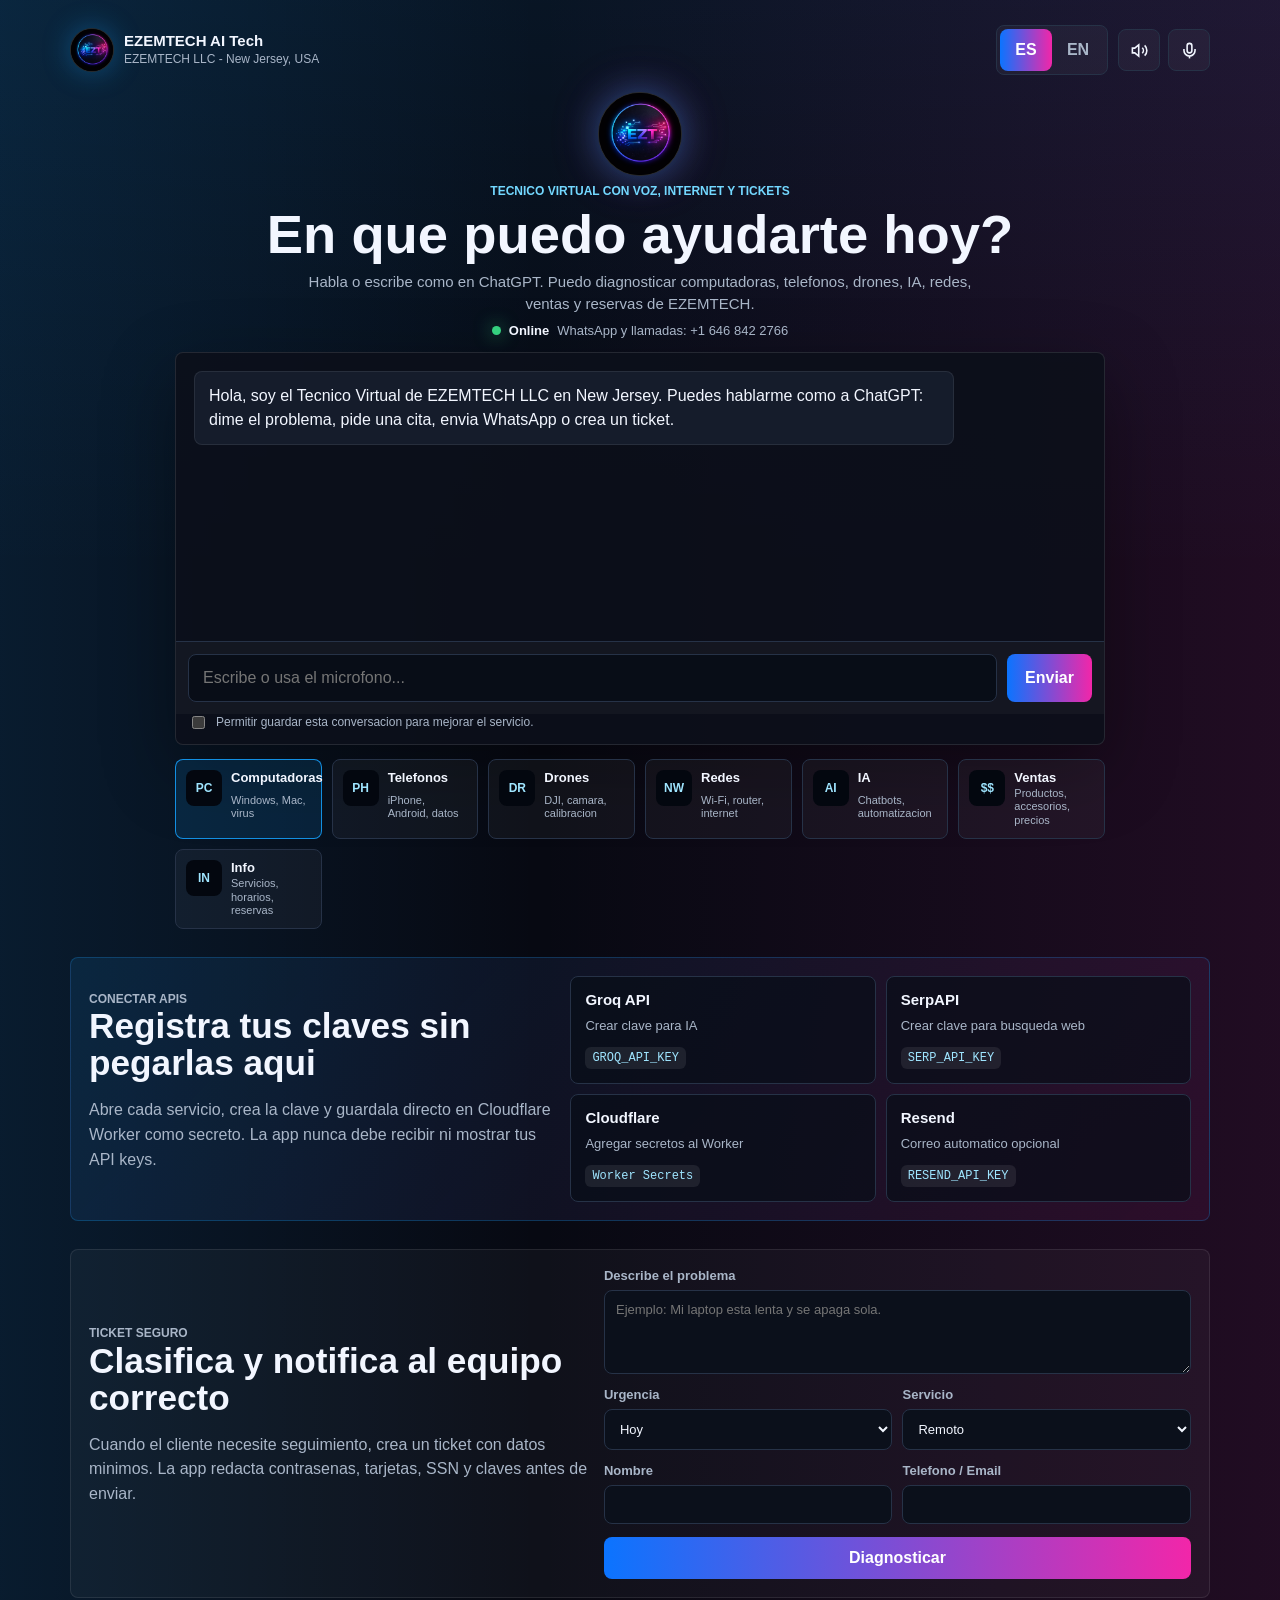
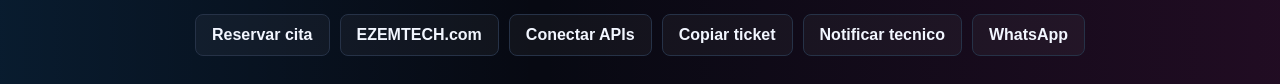
==== commit 49d88cd1: "Add API registration links" ====
--- a/ezemtech-virtual-tech-app/index.html
+++ b/ezemtech-virtual-tech-app/index.html
@@ -11,7 +11,7 @@
     />
     <title>EZEMTECH AI Tech</title>
     <link rel="manifest" href="./manifest.webmanifest" />
-    <link rel="stylesheet" href="./styles.css?v=20260525-2" />
+    <link rel="stylesheet" href="./styles.css?v=20260525-5" />
   </head>
   <body>
     <main class="app-shell">
@@ -116,6 +116,39 @@
         </section>
       </section>
 
+      <section class="api-setup" id="apiSetup" aria-label="Conectar APIs">
+        <div class="api-copy">
+          <p class="eyebrow">Conectar APIs</p>
+          <h2>Registra tus claves sin pegarlas aqui</h2>
+          <p>
+            Abre cada servicio, crea la clave y guardala directo en Cloudflare Worker como secreto.
+            La app nunca debe recibir ni mostrar tus API keys.
+          </p>
+        </div>
+        <div class="api-grid">
+          <a class="api-link" href="https://console.groq.com/keys" target="_blank" rel="noopener">
+            <strong>Groq API</strong>
+            <span>Crear clave para IA</span>
+            <code>GROQ_API_KEY</code>
+          </a>
+          <a class="api-link" href="https://serpapi.com/" target="_blank" rel="noopener">
+            <strong>SerpAPI</strong>
+            <span>Crear clave para busqueda web</span>
+            <code>SERP_API_KEY</code>
+          </a>
+          <a class="api-link" href="https://dash.cloudflare.com/" target="_blank" rel="noopener">
+            <strong>Cloudflare</strong>
+            <span>Agregar secretos al Worker</span>
+            <code>Worker Secrets</code>
+          </a>
+          <a class="api-link" href="https://resend.com/api-keys" target="_blank" rel="noopener">
+            <strong>Resend</strong>
+            <span>Correo automatico opcional</span>
+            <code>RESEND_API_KEY</code>
+          </a>
+        </div>
+      </section>
+
       <section class="ticket-area" aria-label="Crear ticket para tecnicos">
         <div class="ticket-copy">
           <p class="eyebrow">Ticket seguro</p>
@@ -166,11 +199,12 @@
       <section class="actions">
         <a class="action-button" href="https://www.ezemtech.com/book-online" target="_blank" rel="noopener">Reservar cita</a>
         <a class="action-button" href="https://www.ezemtech.com/" target="_blank" rel="noopener">EZEMTECH.com</a>
+        <a class="action-button" href="#apiSetup">Conectar APIs</a>
         <button class="action-button" type="button" id="copyTicket">Copiar ticket</button>
       </section>
     </main>
 
-    <script src="./config.js?v=20260525-2"></script>
-    <script src="./app.js?v=20260525-2"></script>
+    <script src="./config.js?v=20260525-5"></script>
+    <script src="./app.js?v=20260525-5"></script>
   </body>
 </html>
--- a/ezemtech-virtual-tech-app/styles.css
+++ b/ezemtech-virtual-tech-app/styles.css
@@ -415,6 +415,72 @@
   background: rgba(255, 255, 255, 0.035);
 }
 
+.api-setup {
+  display: grid;
+  grid-template-columns: minmax(0, 0.75fr) minmax(360px, 1fr);
+  gap: 16px;
+  margin: 28px auto 0;
+  padding: 18px;
+  border: 1px solid rgba(22, 163, 255, 0.24);
+  border-radius: 8px;
+  background: linear-gradient(135deg, rgba(22, 163, 255, 0.1), rgba(242, 38, 169, 0.07));
+}
+
+.api-copy {
+  align-self: center;
+}
+
+.api-copy p {
+  color: var(--muted);
+  line-height: 1.55;
+}
+
+.api-grid {
+  display: grid;
+  grid-template-columns: repeat(2, minmax(0, 1fr));
+  gap: 10px;
+}
+
+.api-link {
+  display: grid;
+  gap: 5px;
+  min-height: 108px;
+  padding: 14px;
+  border: 1px solid var(--line);
+  border-radius: 8px;
+  background: rgba(8, 13, 23, 0.7);
+  color: var(--ink);
+  text-decoration: none;
+}
+
+.api-link:hover,
+.api-link:focus-visible {
+  border-color: rgba(22, 163, 255, 0.85);
+  background: rgba(22, 163, 255, 0.14);
+}
+
+.api-link strong {
+  font-size: 15px;
+}
+
+.api-link span {
+  color: var(--muted);
+  font-size: 13px;
+  line-height: 1.35;
+}
+
+.api-link code {
+  align-self: end;
+  width: fit-content;
+  max-width: 100%;
+  padding: 4px 7px;
+  border-radius: 6px;
+  background: rgba(255, 255, 255, 0.08);
+  color: #9fe5ff;
+  font-size: 12px;
+  overflow-wrap: anywhere;
+}
+
 .ticket-copy {
   align-self: center;
 }
@@ -485,6 +551,7 @@
 }
 
 @media (max-width: 980px) {
+  .api-setup,
   .ticket-area {
     grid-template-columns: 1fr;
   }
@@ -543,6 +610,10 @@
     grid-template-columns: 1fr;
   }
 
+  .api-grid {
+    grid-template-columns: 1fr;
+  }
+
   .brand-chip small {
     display: none;
   }
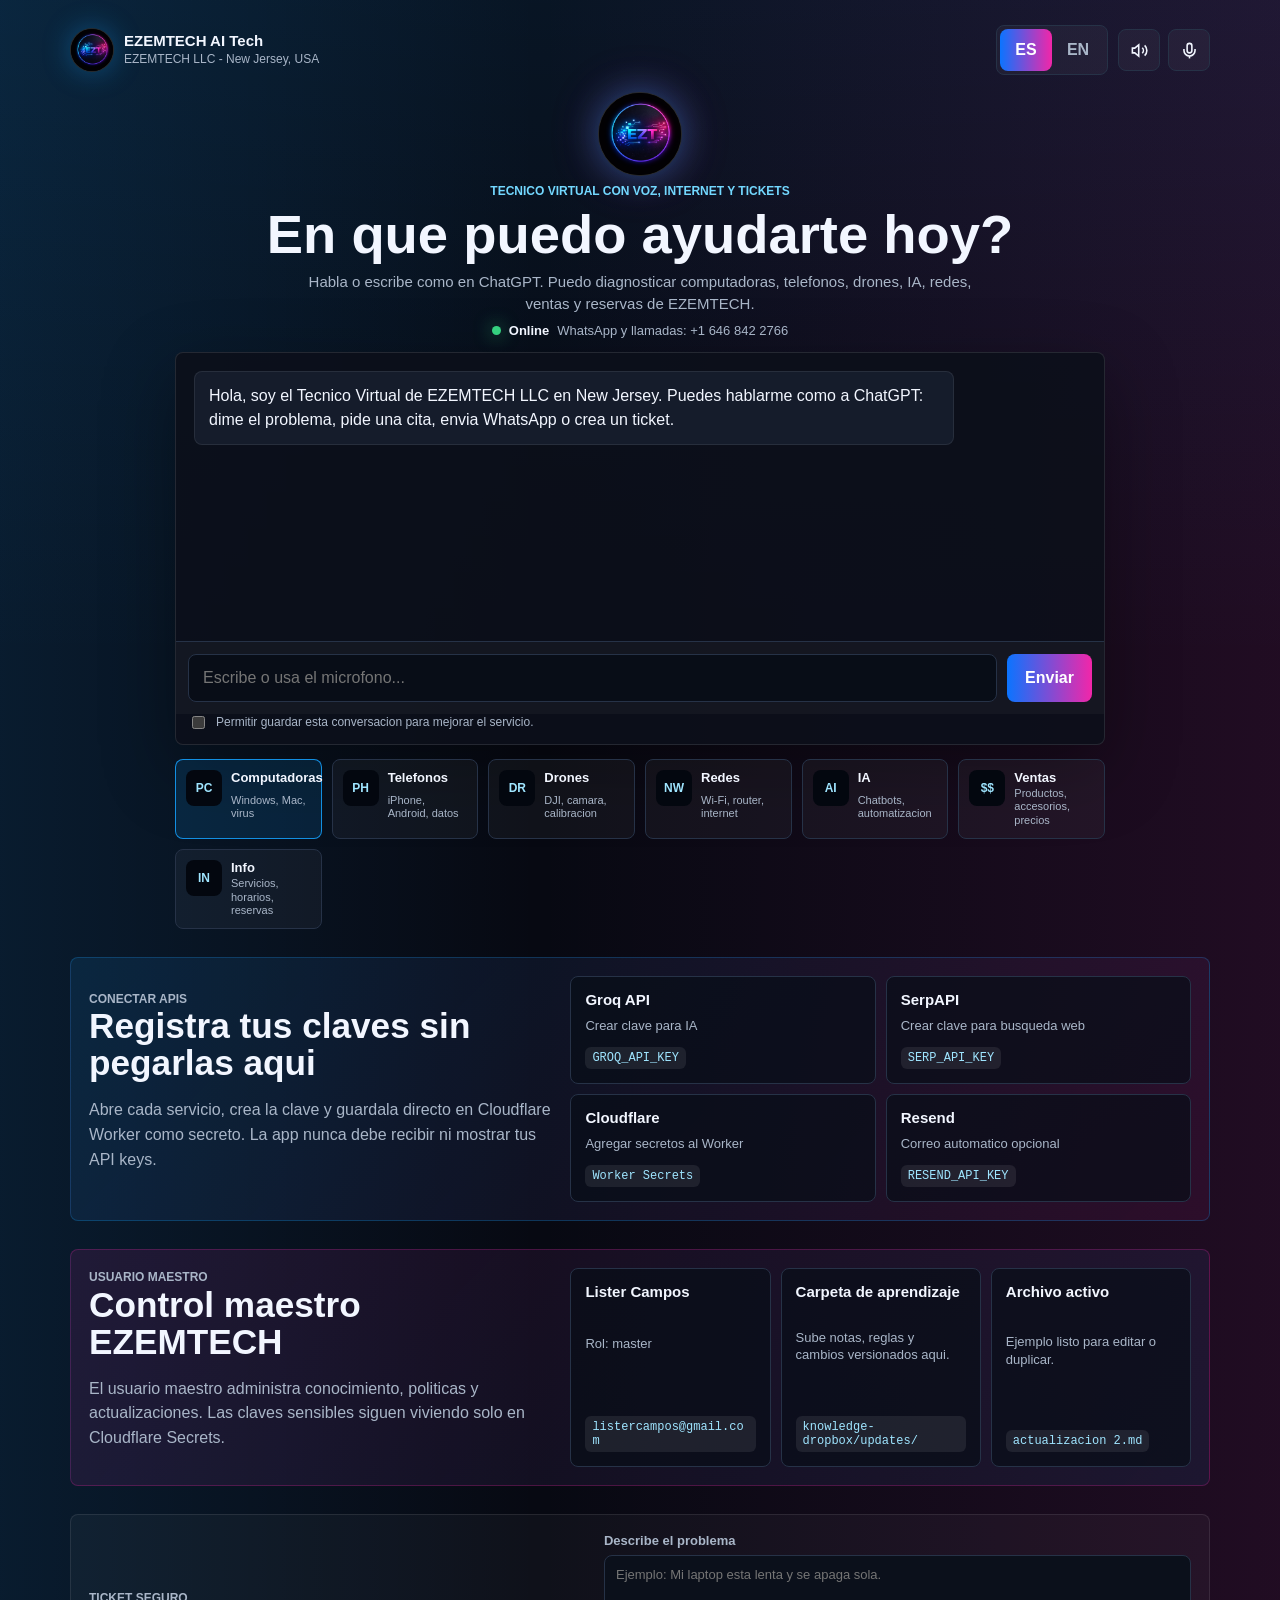
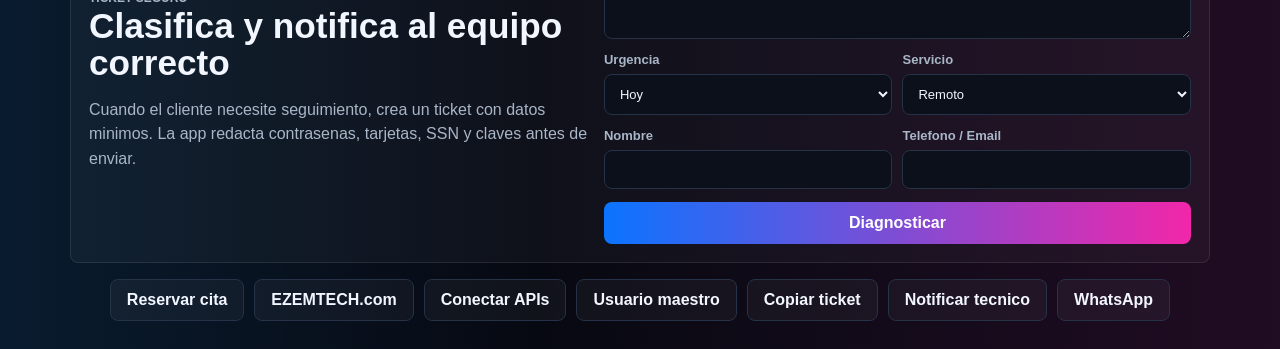
==== commit 90a1ebd8: "Add master user knowledge updates" ====
--- a/ezemtech-virtual-tech-app/index.html
+++ b/ezemtech-virtual-tech-app/index.html
@@ -11,7 +11,7 @@
     />
     <title>EZEMTECH AI Tech</title>
     <link rel="manifest" href="./manifest.webmanifest" />
-    <link rel="stylesheet" href="./styles.css?v=20260525-5" />
+    <link rel="stylesheet" href="./styles.css?v=20260525-7" />
   </head>
   <body>
     <main class="app-shell">
@@ -149,6 +149,34 @@
         </div>
       </section>
 
+      <section class="master-area" id="masterControl" aria-label="Usuario maestro y actualizaciones">
+        <div class="master-copy">
+          <p class="eyebrow">Usuario maestro</p>
+          <h2>Control maestro EZEMTECH</h2>
+          <p>
+            El usuario maestro administra conocimiento, politicas y actualizaciones. Las claves
+            sensibles siguen viviendo solo en Cloudflare Secrets.
+          </p>
+        </div>
+        <div class="master-grid">
+          <div class="master-card">
+            <strong>Lister Campos</strong>
+            <span>Rol: master</span>
+            <code>listercampos@gmail.com</code>
+          </div>
+          <div class="master-card">
+            <strong>Carpeta de aprendizaje</strong>
+            <span>Sube notas, reglas y cambios versionados aqui.</span>
+            <code>knowledge-dropbox/updates/</code>
+          </div>
+          <div class="master-card">
+            <strong>Archivo activo</strong>
+            <span>Ejemplo listo para editar o duplicar.</span>
+            <code>actualizacion 2.md</code>
+          </div>
+        </div>
+      </section>
+
       <section class="ticket-area" aria-label="Crear ticket para tecnicos">
         <div class="ticket-copy">
           <p class="eyebrow">Ticket seguro</p>
@@ -200,11 +228,12 @@
         <a class="action-button" href="https://www.ezemtech.com/book-online" target="_blank" rel="noopener">Reservar cita</a>
         <a class="action-button" href="https://www.ezemtech.com/" target="_blank" rel="noopener">EZEMTECH.com</a>
         <a class="action-button" href="#apiSetup">Conectar APIs</a>
+        <a class="action-button" href="#masterControl">Usuario maestro</a>
         <button class="action-button" type="button" id="copyTicket">Copiar ticket</button>
       </section>
     </main>
 
-    <script src="./config.js?v=20260525-5"></script>
-    <script src="./app.js?v=20260525-5"></script>
+    <script src="./config.js?v=20260525-7"></script>
+    <script src="./app.js?v=20260525-7"></script>
   </body>
 </html>
--- a/ezemtech-virtual-tech-app/styles.css
+++ b/ezemtech-virtual-tech-app/styles.css
@@ -415,7 +415,8 @@
   background: rgba(255, 255, 255, 0.035);
 }
 
-.api-setup {
+.api-setup,
+.master-area {
   display: grid;
   grid-template-columns: minmax(0, 0.75fr) minmax(360px, 1fr);
   gap: 16px;
@@ -426,22 +427,35 @@
   background: linear-gradient(135deg, rgba(22, 163, 255, 0.1), rgba(242, 38, 169, 0.07));
 }
 
-.api-copy {
+.master-area {
+  border-color: rgba(242, 38, 169, 0.24);
+  background: linear-gradient(135deg, rgba(242, 38, 169, 0.1), rgba(22, 163, 255, 0.07));
+}
+
+.api-copy,
+.master-copy {
   align-self: center;
 }
 
-.api-copy p {
+.api-copy p,
+.master-copy p {
   color: var(--muted);
   line-height: 1.55;
 }
 
-.api-grid {
+.api-grid,
+.master-grid {
   display: grid;
   grid-template-columns: repeat(2, minmax(0, 1fr));
   gap: 10px;
 }
 
-.api-link {
+.master-grid {
+  grid-template-columns: repeat(3, minmax(0, 1fr));
+}
+
+.api-link,
+.master-card {
   display: grid;
   gap: 5px;
   min-height: 108px;
@@ -459,17 +473,20 @@
   background: rgba(22, 163, 255, 0.14);
 }
 
-.api-link strong {
+.api-link strong,
+.master-card strong {
   font-size: 15px;
 }
 
-.api-link span {
+.api-link span,
+.master-card span {
   color: var(--muted);
   font-size: 13px;
   line-height: 1.35;
 }
 
-.api-link code {
+.api-link code,
+.master-card code {
   align-self: end;
   width: fit-content;
   max-width: 100%;
@@ -552,8 +569,13 @@
 
 @media (max-width: 980px) {
   .api-setup,
+  .master-area,
   .ticket-area {
     grid-template-columns: 1fr;
+  }
+
+  .master-grid {
+    grid-template-columns: repeat(2, minmax(0, 1fr));
   }
 }
 
@@ -614,6 +636,10 @@
     grid-template-columns: 1fr;
   }
 
+  .master-grid {
+    grid-template-columns: 1fr;
+  }
+
   .brand-chip small {
     display: none;
   }
